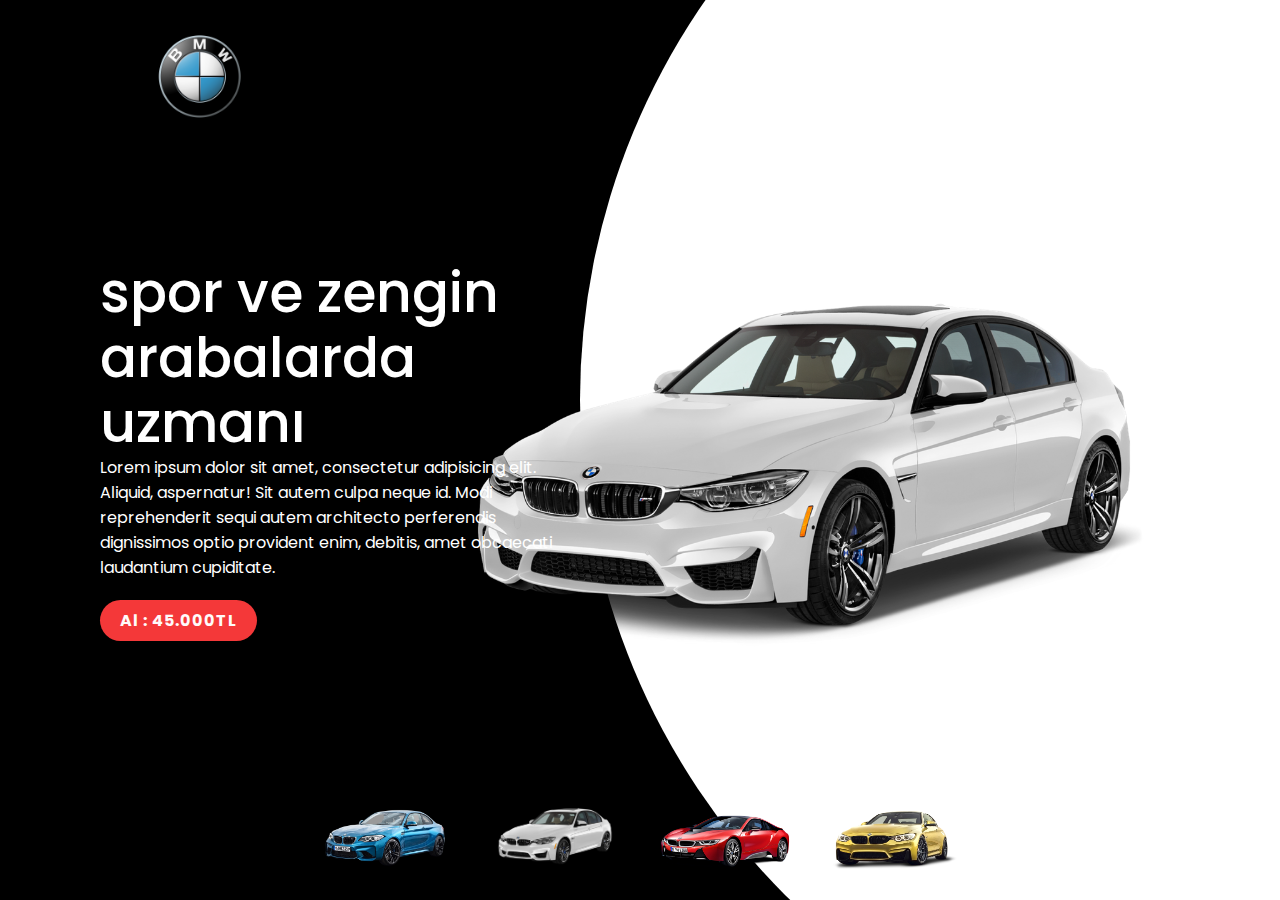
==== index.html @ f4bd73de "first commit" ====
<html lang="en">
<head>
    <meta charset="UTF-8">
    <link rel="preconnect" href="https://fonts.googleapis.com">
    <link rel="shortcut icon" href="img/pngwing.com.png" type="image/x-icon">
    <link rel="preconnect" href="https://fonts.gstatic.com" crossorigin>
    <link href="https://fonts.googleapis.com/css2?family=Poppins:ital,wght@0,400;1,400;1,900&display=swap" rel="stylesheet">
    <meta http-equiv="X-UA-Compatible" content="IE=edge">
    <meta name="viewport" content="width=device-width, initial-scale=1.0">
    <link rel="stylesheet" href="style.css">
    <title> B M W </title>
</head>
<body>

    <section>
        <div class="cercle"></div>
        <header>
            <a href="#">
                <img src="img/pngwing.com.png"class="logo">
            </a>
        </header>
        <div class="conteneur">
            <div class="text">
                <h2>
                    spor ve zengin arabalarda uzmanı</h2>
                <p>Lorem ipsum dolor sit amet, consectetur adipisicing elit. Aliquid, aspernatur! Sit autem culpa neque id. Modi reprehenderit sequi autem architecto perferendis dignissimos optio provident enim, debitis, amet obcaecati laudantium cupiditate.</p>
                <a href="">Al : 45.000TL </a>
            </div>
            <div class="imgBox">
                <img src="img/pngegg.png" class="bmw">
            </div>
        </div>
        <ul class="catalogue">
            <li><img src="img/pngegg (1).png" onclick = "imgSlider('img/pngegg (1).png');changecouleurCercle('blue')"/></li>
            <li><img src="img/pngegg.png" onclick = "imgSlider('img/pngegg.png');changecouleurCercle('#fff')"/></li>
            <li><img src="img/kisspng-car-bmw-i8-clip-art-bmw-car-5a755b9638aa61.1636420515176405982321.png" onclick = "imgSlider('img/kisspng-car-bmw-i8-clip-art-bmw-car-5a755b9638aa61.1636420515176405982321.png');changecouleurCercle('red')"/></li>
            <li><img src="img/pngegg (2).png" onclick="imgSlider('img/pngegg (2).png');changecouleurCercle('yellow')"></li>
        </ul>
        <ul>
            <li><a href=""><img src="img/" alt=""></a></li>
        </ul>
    </section>
    <script type="text/javascript">
        function imgSlider(anything){
            document.querySelector('.bmw').src = anything
        } 

        function changecouleurCercle(color){
            const cercle = document.querySelector('.cercle')
            cercle.style.background = color;  
        }
    </script>
    
</body>
</html>
---- style.css ----
* {
    margin: 0;
    padding: 0;
    box-sizing: border-box;
    font-family: 'poppins', sans-serif;
}

section{
    position: relative;
    width: 100%;
    min-height: 100vh;
    padding: 100px;
    display: flex;
    justify-content: space-between;
    align-items: center;
    background: #000;
}

header {
    position: absolute;
    top: 0;
    left: 0;
    width: 100%;
    padding: 20px 100px;
}

header .logo {
    position: relative;
    max-width: 200px;
    cursor: pointer;
}

.conteneur{
    position: relative;
    width: 100%;
    display: flex;
    justify-content: space-between;
    align-items: center;
}

.conteneur .text{
    position: relative;
    max-width: 600px;
}

.conteneur .text h2{
    color: #fff;
    font-size: 55px;
    line-height: 65px;
    font-weight: 500;
}

.conteneur .text h2 span{
    color: #f43839;
    font-size: 60px;
    font-weight: 900;
}

.conteneur .text p{
    color: #fff;
}

.conteneur .text a{
    display: inline-block;
    margin-top: 20px;
    padding: 8px 20px;
    color: snow;
    background: #f43839;
    border-radius: 40px; 
    font-weight: 700;
    letter-spacing: 1px;
    text-decoration: none;
}

.conteneur .imgBox{
    width: 600px;
    display: flex;
    justify-content: flex-end;
    padding: 1px;
    margin-top: 50px;
}

.conteneur .imgBox img {
    max-width: 750px;
}

.catalogue{
    position: absolute;
    left: 50%;
    bottom: 20px;
    transform: translateX(-50%);
    display: flex;
}

.catalogue li{
    list-style: none;
    display: inline-block;
    margin: 0 20px;
    cursor: pointer;
    transform: 0.5s;
}

.catalogue li:hover{
    transform: translateY(-20px);
}

.catalogue li img {
    max-width: 130px;
}

.cercle {
    position: absolute;
    top: 0;
    left: 0;
    width: 100%;
    height: 100%;
    background:#fff;
    clip-path: circle(700px at right 400px);
}
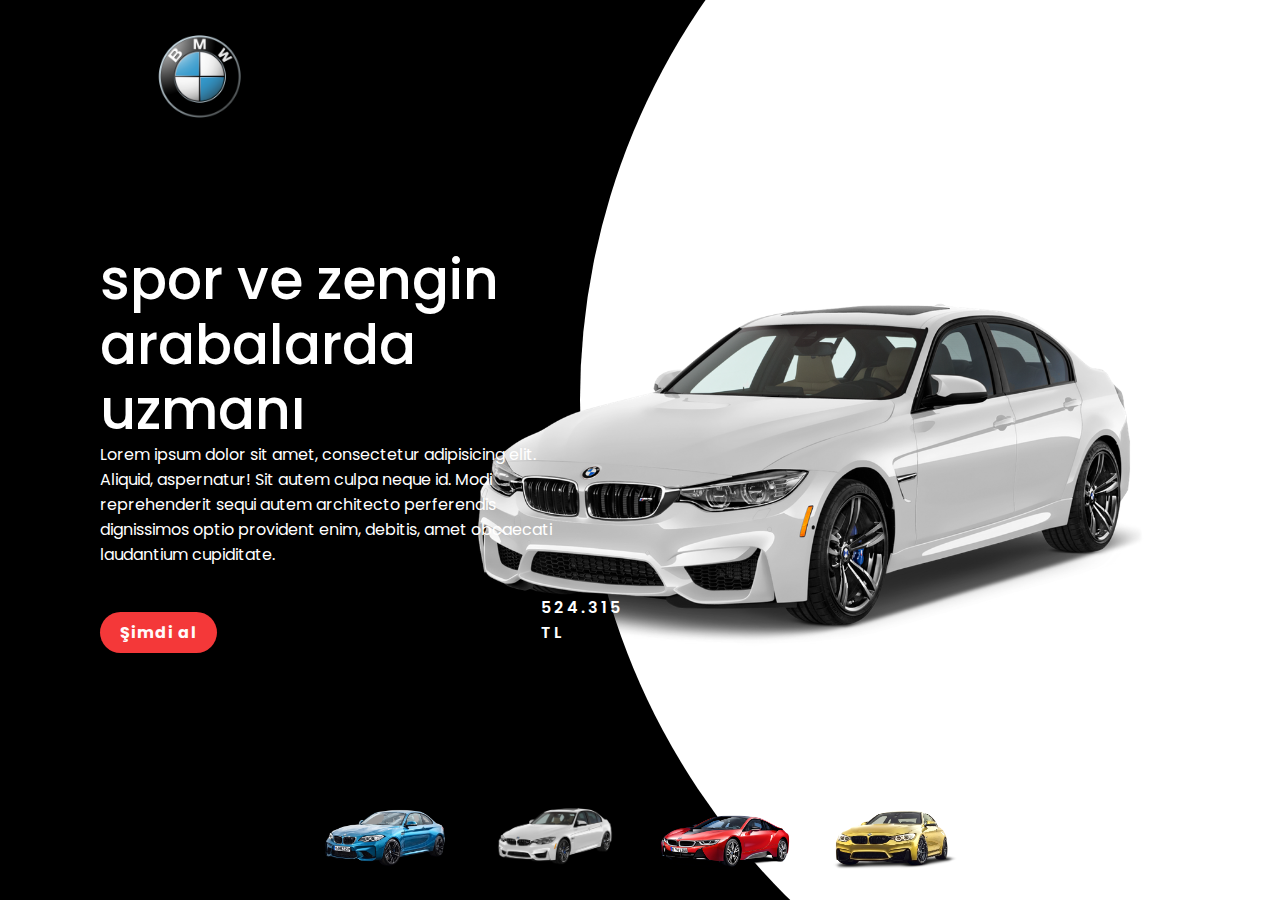
==== commit 3dfd54f8: "B M W" ====
--- a/index.html
+++ b/index.html
@@ -24,7 +24,8 @@
                 <h2>
                     spor ve zengin arabalarda uzmanı</h2>
                 <p>Lorem ipsum dolor sit amet, consectetur adipisicing elit. Aliquid, aspernatur! Sit autem culpa neque id. Modi reprehenderit sequi autem architecto perferendis dignissimos optio provident enim, debitis, amet obcaecati laudantium cupiditate.</p>
-                <a href="">Al : 45.000TL </a>
+                <a href="">Şimdi al</a>
+                <p class="tl">524.315 TL</p>
             </div>
             <div class="imgBox">
                 <img src="img/pngegg.png" class="bmw">
@@ -47,7 +48,7 @@
 
         function changecouleurCercle(color){
             const cercle = document.querySelector('.cercle')
-            cercle.style.background = color;  
+            cercle.style.background = color;
         }
     </script>
     
--- a/style.css
+++ b/style.css
@@ -116,4 +116,20 @@
     height: 100%;
     background:#fff;
     clip-path: circle(700px at right 400px);
+}
+
+.tl {
+    position: relative;
+    left: 300px;
+    padding: 30;
+    position: relative;
+    max-width: 150px;
+    display: inline-block;
+    margin-top: 20px;
+    padding: 8px 20px;
+    color: snow;
+    border-radius: 100px;
+    font-weight: 600;
+    letter-spacing: 3px;
+
 }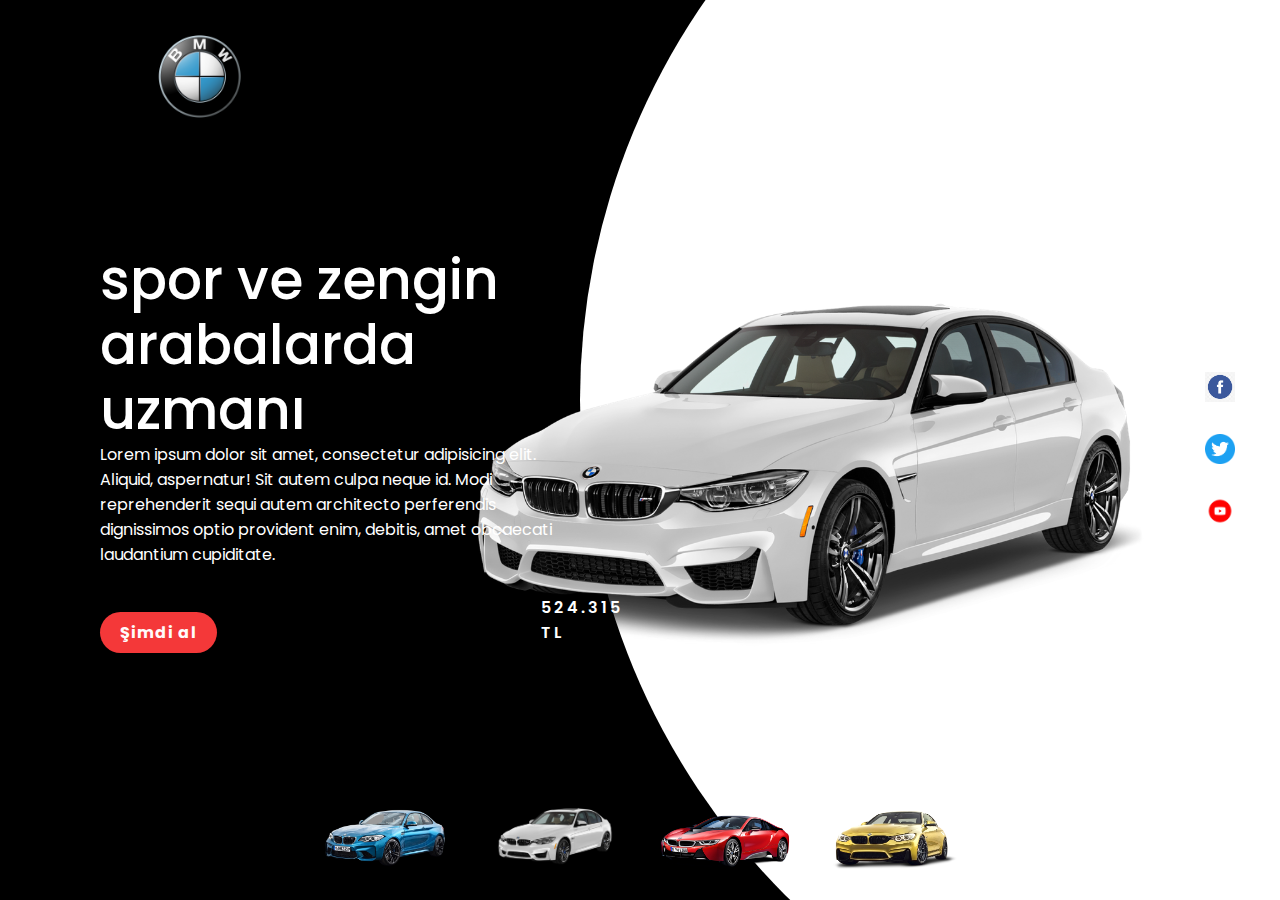
==== commit a4b6da0f: "first commit" ====
--- a/index.html
+++ b/index.html
@@ -24,7 +24,7 @@
                 <h2>
                     spor ve zengin arabalarda uzmanı</h2>
                 <p>Lorem ipsum dolor sit amet, consectetur adipisicing elit. Aliquid, aspernatur! Sit autem culpa neque id. Modi reprehenderit sequi autem architecto perferendis dignissimos optio provident enim, debitis, amet obcaecati laudantium cupiditate.</p>
-                <a href="">Şimdi al</a>
+                <a href="achat.html">Şimdi al</a>
                 <p class="tl">524.315 TL</p>
             </div>
             <div class="imgBox">
@@ -37,8 +37,10 @@
             <li><img src="img/kisspng-car-bmw-i8-clip-art-bmw-car-5a755b9638aa61.1636420515176405982321.png" onclick = "imgSlider('img/kisspng-car-bmw-i8-clip-art-bmw-car-5a755b9638aa61.1636420515176405982321.png');changecouleurCercle('red')"/></li>
             <li><img src="img/pngegg (2).png" onclick="imgSlider('img/pngegg (2).png');changecouleurCercle('yellow')"></li>
         </ul>
-        <ul>
-            <li><a href=""><img src="img/" alt=""></a></li>
+        <ul class="reseau">
+            <li><a href=""><img src="img/images.png" alt=""></a></li>
+            <li><a href=""><img src="img/twitter-icon-circle-blue-logo-0902F48837-seeklogo.com.png" alt=""></a></li>
+            <li><a href=""><img src="img/371903520_SOCIAL_ICONS_YOUTUBE.png" alt=""></a></li>
         </ul>
     </section>
     <script type="text/javascript">
--- a/style.css
+++ b/style.css
@@ -29,6 +29,14 @@
     max-width: 200px;
     cursor: pointer;
 }
+
+
+header .logoA {
+    position: relative;
+    max-width: 200px;
+    cursor: pointer;
+}
+
 
 .conteneur{
     position: relative;
@@ -121,7 +129,7 @@
 .tl {
     position: relative;
     left: 300px;
-    padding: 30;
+    padding: 30px;
     position: relative;
     max-width: 150px;
     display: inline-block;
@@ -132,4 +140,77 @@
     font-weight: 600;
     letter-spacing: 3px;
 
+}
+
+.input {
+    width: 350px;
+    position: relative;
+    left: 350px;
+    top: -12px;
+    padding: 15px;
+    margin: 8px;
+}
+
+.ul {
+    color: white;
+    position: relative;
+    top: -50px;
+    left: 470px;
+}
+
+.eE {
+    color: white;
+    position: relative;
+    top: 30px;
+    left: 305px;
+}
+
+.eS {
+    color: white;
+    position: relative;
+    top: 30px;
+    left: 318px;
+}
+.eA {
+    color: white;
+    position: relative;
+    top: 30px;
+    left: 328px;
+}
+.eT {
+    color: white;
+    position: relative;
+    top: 30px;
+    left: 230px;
+}
+
+.a {
+    position: relative;
+    left: 1100px;
+    top: 150px;
+}
+
+.reseau {
+    position: absolute;
+    top: 50%;
+    right: 30px;
+    transform: translateY(-50%);
+    display: flex;
+    justify-content: center;
+    align-items: center;
+    flex-direction: column;
+}
+
+.reseau li {
+    list-style: none;
+}
+
+.reseau li a {
+    display: inline-block;
+    margin: 5px;
+    transform: scale(0.6);
+}
+
+.reseau li img {
+    max-width: 50px;
 }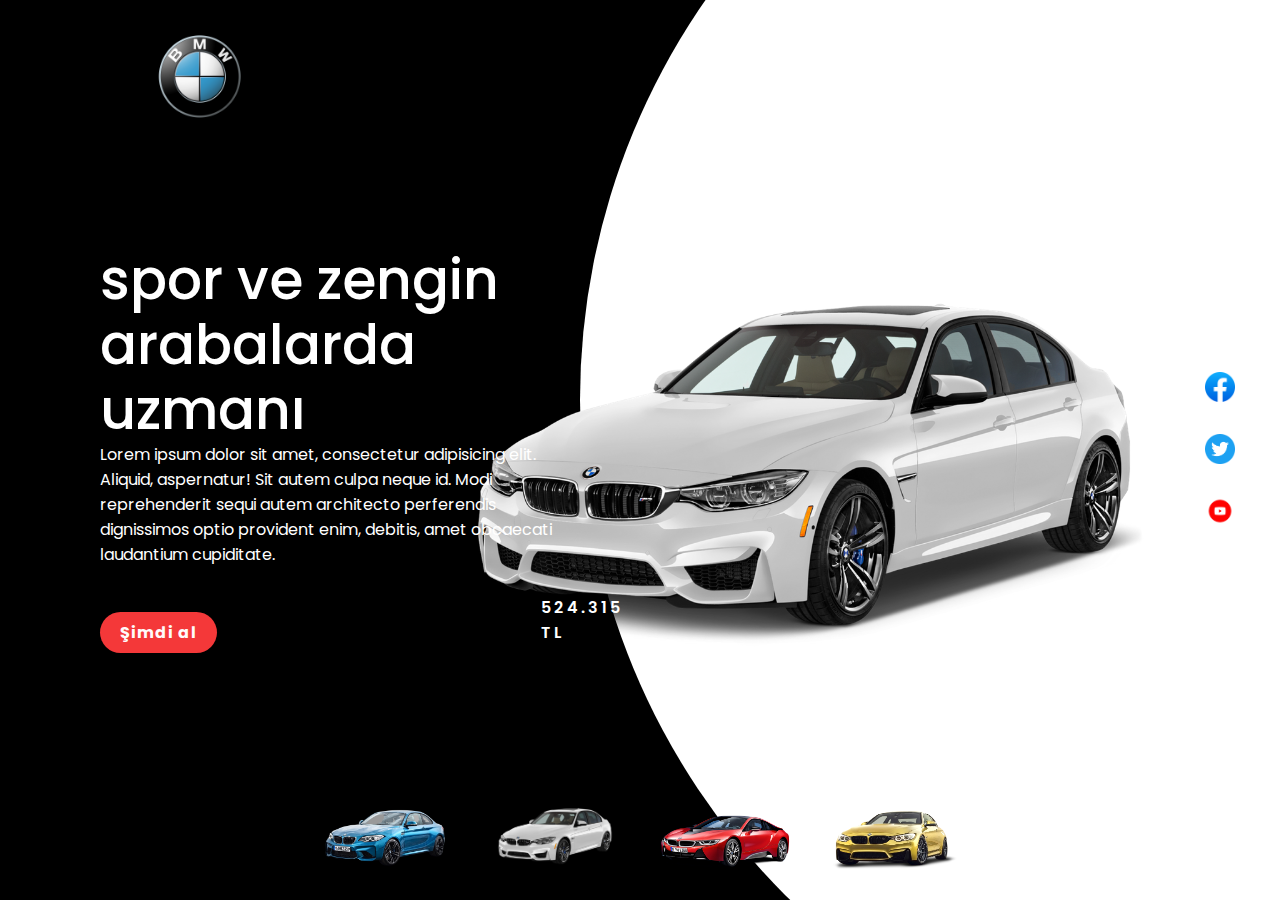
==== commit 5d0f5b96: "first commit" ====
--- a/index.html
+++ b/index.html
@@ -38,7 +38,7 @@
             <li><img src="img/pngegg (2).png" onclick="imgSlider('img/pngegg (2).png');changecouleurCercle('yellow')"></li>
         </ul>
         <ul class="reseau">
-            <li><a href=""><img src="img/images.png" alt=""></a></li>
+            <li><a href=""><img src="img/fesse de bouc.png" alt=""></a></li>
             <li><a href=""><img src="img/twitter-icon-circle-blue-logo-0902F48837-seeklogo.com.png" alt=""></a></li>
             <li><a href=""><img src="img/371903520_SOCIAL_ICONS_YOUTUBE.png" alt=""></a></li>
         </ul>
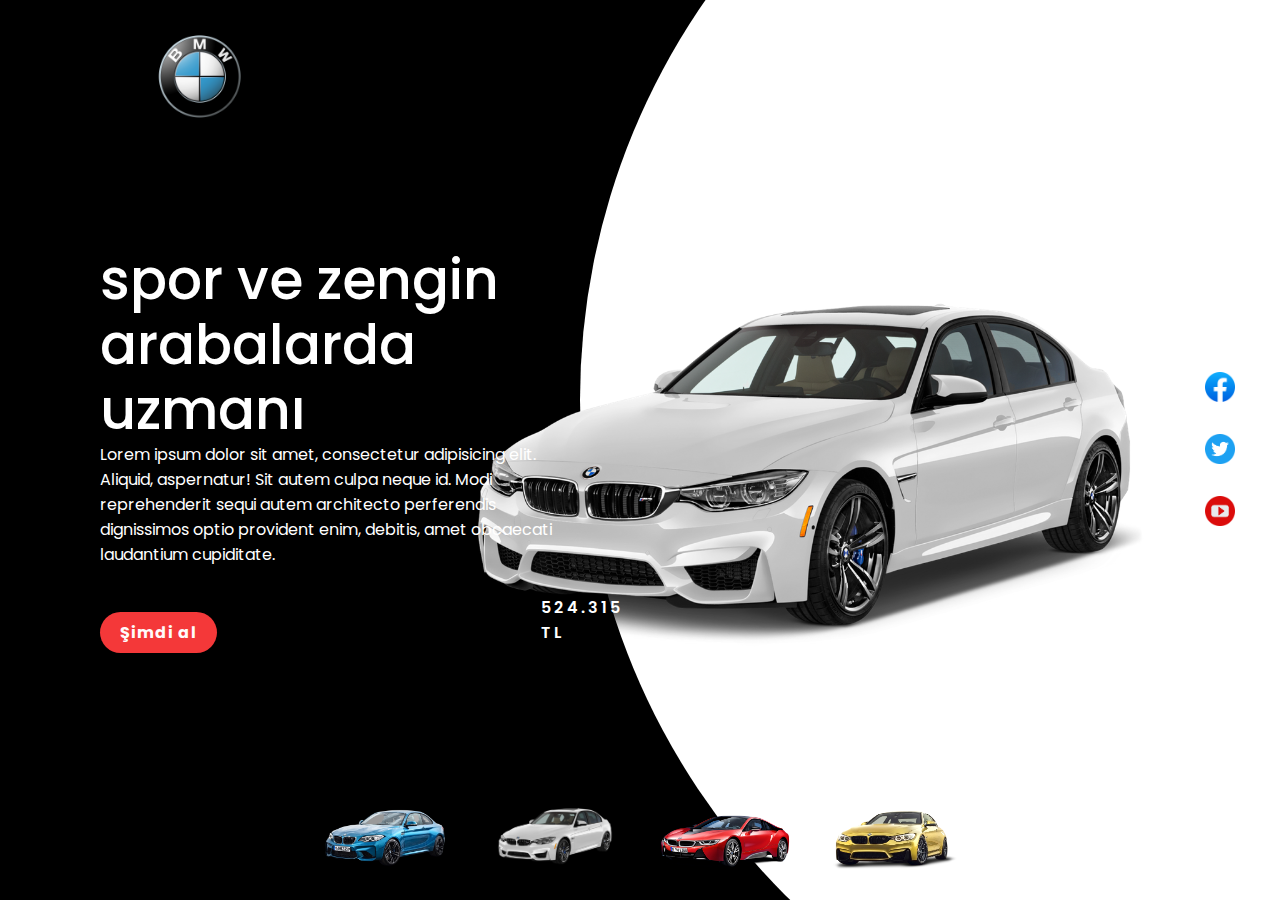
==== commit 96c84d29: "first commit" ====
--- a/index.html
+++ b/index.html
@@ -40,7 +40,7 @@
         <ul class="reseau">
             <li><a href=""><img src="img/fesse de bouc.png" alt=""></a></li>
             <li><a href=""><img src="img/twitter-icon-circle-blue-logo-0902F48837-seeklogo.com.png" alt=""></a></li>
-            <li><a href=""><img src="img/371903520_SOCIAL_ICONS_YOUTUBE.png" alt=""></a></li>
+            <li><a href=""><img src="img/youtube-icon-logo-05A29977FC-seeklogo.com.png" alt=""></a></li>
         </ul>
     </section>
     <script type="text/javascript">
